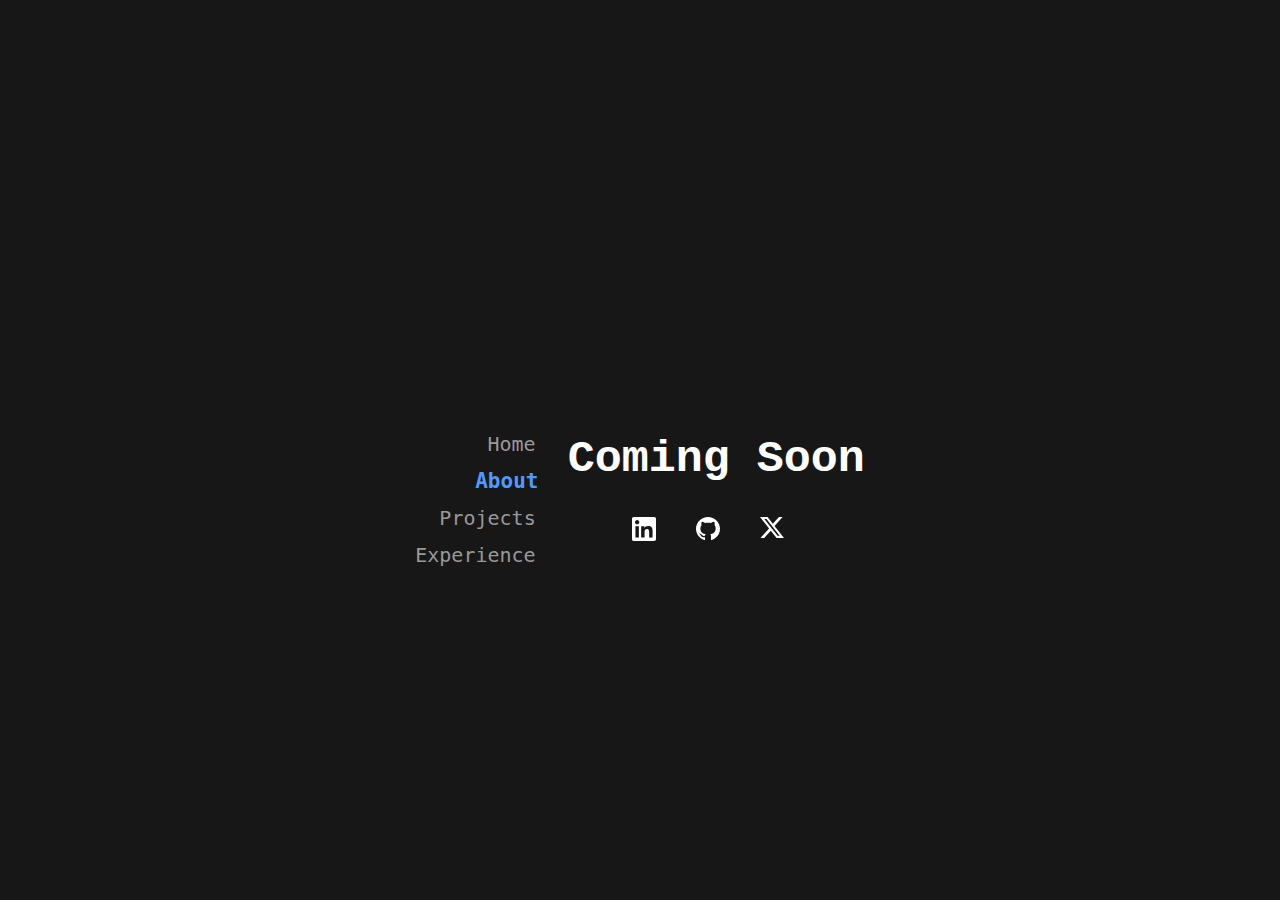
==== pages/about.html @ 29280fb8 "Add files via upload" ====
<!DOCTYPE html>
<html lang="en">
  <head>
    <meta charset="UTF-8" />
    <meta name="viewport" content="width=device-width, initial-scale=1.0" />
    <title>Chitraksh Kataria</title>
    <link
      rel="icon"
      href="../assects/img/curly-brackets-icon-50x50.png"
      type="image/x-icon"
    />
    <link rel="stylesheet" href="../assects/css/style.css" />
    <script defer src="assects/js/script.js"></script>
  </head>
  <body>
    <main>
      <div class="layout">
        <nav class="nav-links">
          <a href="../index.html">Home</a>
          <a href="pages/about.html" class="active">About</a>
          <a href="#">Projects</a>
          <a href="#">Experience</a>
        </nav>

        <section class="content">
          <h1>Coming Soon</h1>
          <footer>
            <a href="https://www.linkedin.com/in/chitraksh-katatia-858592359/"><img src="../assects/img/linkedin-app-white-icon.svg" alt="LinkedIn" /></a>
            <a href="https://github.com/ttvbetboster2"><img src="../assects/img/github-white-icon.svg" alt="GitHub" /></a>
            <a href="https://x.com/ttvbetboster7"><img src="../assects/img/x-social-media-white-icon.svg" alt="X, also known as Twitter." /></a>
          </footer>
        </section>
      </div>
    </main>
  </body>
</html>
---- assects/css/style.css ----
body {
  margin: 0;
  padding: 0;
  font-family: 'Courier New', Courier, monospace;
  background-color: #171717;
  color: white;
  display: flex;
  justify-content: center;
  align-items: center;
  min-height: 100vh; 
  font-size: 20px;
}
  
  
.auto-type {
    color: rgb(63, 63, 241);
}Ho
main {
    max-width: 700px;
    width: 100%;

  }
  
  h1 {
    font-size: 45px;
  }
  
  .nav-links {
    display: flex;
    flex-direction: column;
    margin: 1rem 0;
    align-items: left;
    min-height: 100%;
    justify-content: center;
    margin-top: 4rem;
    gap: 5px;
    text-align: right;
  }
  
  .nav-links a {
    color: #999;
    text-decoration: none;
    margin: 0.25rem 0;
    font-family: monospace;
    transition: color 0.3s, transform 0.2s;
  }
  .nav-links a:hover {
    color: #fff;
    transform: scale(1.03);
  }
  
  
  .nav-links a.active {
    color: #4f99ff;
    font-weight: bold;
    transform: scale(1.05);
  }

  .content p {
    margin: 1rem 0;
    line-height: 1.6;
  }
  
  .content a {
    color: #4f99ff;
    text-decoration: underline;
  }
  
  footer {
    margin-top: 2rem;
  }
  
  footer a img {
    width: 24px;
    margin-right: 16px;
  }
.layout {
    display: flex;
    gap: 2rem;
    align-items: center;
    margin-top: 50px;
    max-width: 800px;
}
footer {
    margin-top: 2rem;
    display: flex;
    justify-content: center; 
    gap: 1.5rem; 
    width: 100%;
  }
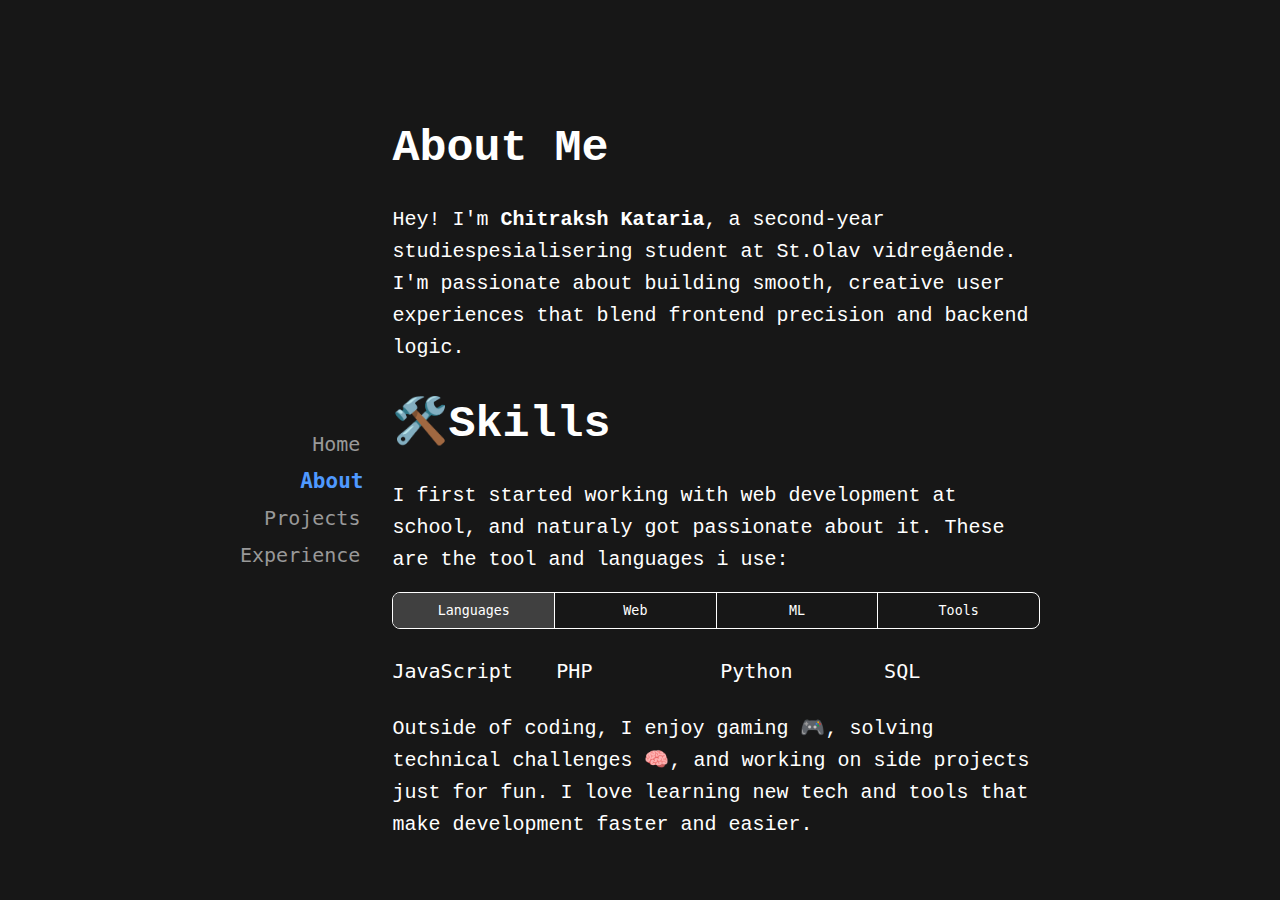
==== commit 8c4973eb: "This is a comit from the terminal. I have now finished about page and made the whole website functio" ====
--- a/pages/about.html
+++ b/pages/about.html
@@ -3,7 +3,7 @@
   <head>
     <meta charset="UTF-8" />
     <meta name="viewport" content="width=device-width, initial-scale=1.0" />
-    <title>Chitraksh Kataria</title>
+    <title>About - Chitraksh Kataria</title>
     <link
       rel="icon"
       href="../assects/img/curly-brackets-icon-50x50.png"
@@ -12,23 +12,99 @@
     <link rel="stylesheet" href="../assects/css/style.css" />
     <script defer src="assects/js/script.js"></script>
   </head>
+  <script>
+    
+    document.addEventListener("DOMContentLoaded", () => {
+      const tabs = document.querySelectorAll('.tab');
+      const contents = document.querySelectorAll('.tab-content');
+  
+      tabs.forEach(tab => {
+        tab.addEventListener('click', () => {
+          // Remove active from all tabs
+          tabs.forEach(t => t.classList.remove('active'));
+          contents.forEach(c => c.style.display = 'none');
+  
+          // Show the selected tab content
+          tab.classList.add('active');
+          const target = tab.getAttribute('data-tab');
+          document.getElementById(target).style.display = 'block';
+        });
+      });
+    });
+  </script>
+  
   <body>
     <main>
       <div class="layout">
         <nav class="nav-links">
           <a href="../index.html">Home</a>
-          <a href="pages/about.html" class="active">About</a>
-          <a href="#">Projects</a>
-          <a href="#">Experience</a>
+          <a href="about.html" class="active">About</a>
+          <a href="../pages/projects.html">Projects</a>
+          <a href="../pages/experience.html">Experience</a>
         </nav>
 
         <section class="content">
-          <h1>Coming Soon</h1>
-          <footer>
-            <a href="https://www.linkedin.com/in/chitraksh-katatia-858592359/"><img src="../assects/img/linkedin-app-white-icon.svg" alt="LinkedIn" /></a>
-            <a href="https://github.com/ttvbetboster2"><img src="../assects/img/github-white-icon.svg" alt="GitHub" /></a>
-            <a href="https://x.com/ttvbetboster7"><img src="../assects/img/x-social-media-white-icon.svg" alt="X, also known as Twitter." /></a>
-          </footer>
+          <h1>About Me</h1>
+          <p>
+            Hey! I'm <strong>Chitraksh Kataria</strong>, a second-year studiespesialisering
+            student at St.Olav vidregående. I'm passionate about
+            building smooth, creative user experiences that blend frontend
+            precision and backend logic.
+          </p>
+
+          <p></p>
+          <section class="content" id="skills">
+            <h1>🛠️Skills</h1>
+            <p>
+              I first started working with web development at school, and naturaly got passionate 
+              about it. These are the tool and languages i use:
+            </p>
+
+            <div class="tab-buttons">
+              <button class="tab active" data-tab="languages">Languages</button>
+              <button class="tab" data-tab="web">Web</button>
+              <button class="tab" data-tab="ml">ML</button>
+              <button class="tab" data-tab="tools">Tools</button>
+            </div>
+
+            <div class="tab-content" id="languages">
+              <ul>
+                <li>JavaScript</li>
+                <li>PHP</li>
+                <li>Python</li>
+                <li>SQL</li>
+              </ul>
+            </div>
+
+            <div class="tab-content" id="web" style="display: none">
+              <ul>
+                <li><img src="" alt="">HTML</li>
+                <li>CSS</li>
+                <li>React</li>
+                <li>Node.js</li>
+                <li>Typescrip</li>
+              </ul>
+            </div>
+
+            <div class="tab-content" id="ml" style="display: none">
+              <ul>
+                <li>None (In the learning phase)</li>
+              </ul>
+            </div>
+            <div class="tab-content" id="tools" style="display: none">
+              <ul>
+                <li>Git</li>
+                <li>Github</li>
+                <li>VS Code</li>
+                <li>ChatGPT</li>
+              </ul>
+            </div>
+          </section>
+          <p>
+            Outside of coding, I enjoy gaming 🎮, solving technical challenges
+            🧠, and working on side projects just for fun. I love learning new
+            tech and tools that make development faster and easier.
+          </p>
         </section>
       </div>
     </main>
--- a/assects/css/style.css
+++ b/assects/css/style.css
@@ -1,3 +1,6 @@
+::-webkit-scrollbar {
+  display: none;
+}
 body {
   margin: 0;
   padding: 0;
@@ -9,6 +12,7 @@
   align-items: center;
   min-height: 100vh; 
   font-size: 20px;
+  scroll-behavior: smooth;
 }
   
   
@@ -23,6 +27,7 @@
   
   h1 {
     font-size: 45px;
+    user-select: none;
   }
   
   .nav-links {
@@ -88,5 +93,46 @@
     gap: 1.5rem; 
     width: 100%;
   }
+  .tab-buttons {
+    display: flex;
+    margin: 1rem 0;
+    border: 1px solid white;
+    border-radius: 8px;
+    overflow: hidden;
+  }
+  
+  .tab {
+    flex: 1;
+    padding: 10px 20px;
+    background-color: transparent;
+    color: white;
+    border: none;
+    font-family: monospace;
+    cursor: pointer;
+    transition: 0.3s;
+    border-right: 1px solid white;
+  }
+  
+  .tab:last-child {
+    border-right: none;
+  }
+  
+  .tab.active {
+    background-color: #404040;
+  }
+  
+  .tab-content ul {
+    display: grid;
+    grid-template-columns: repeat(auto-fit, minmax(150px, 1fr));
+    list-style: none;
+    padding-left: 0;
+    gap: 0.5rem;
+  }
+  
+  .tab-content li {
+    font-family: monospace;
+    padding: 10px 0;
+  }
+  
   
   